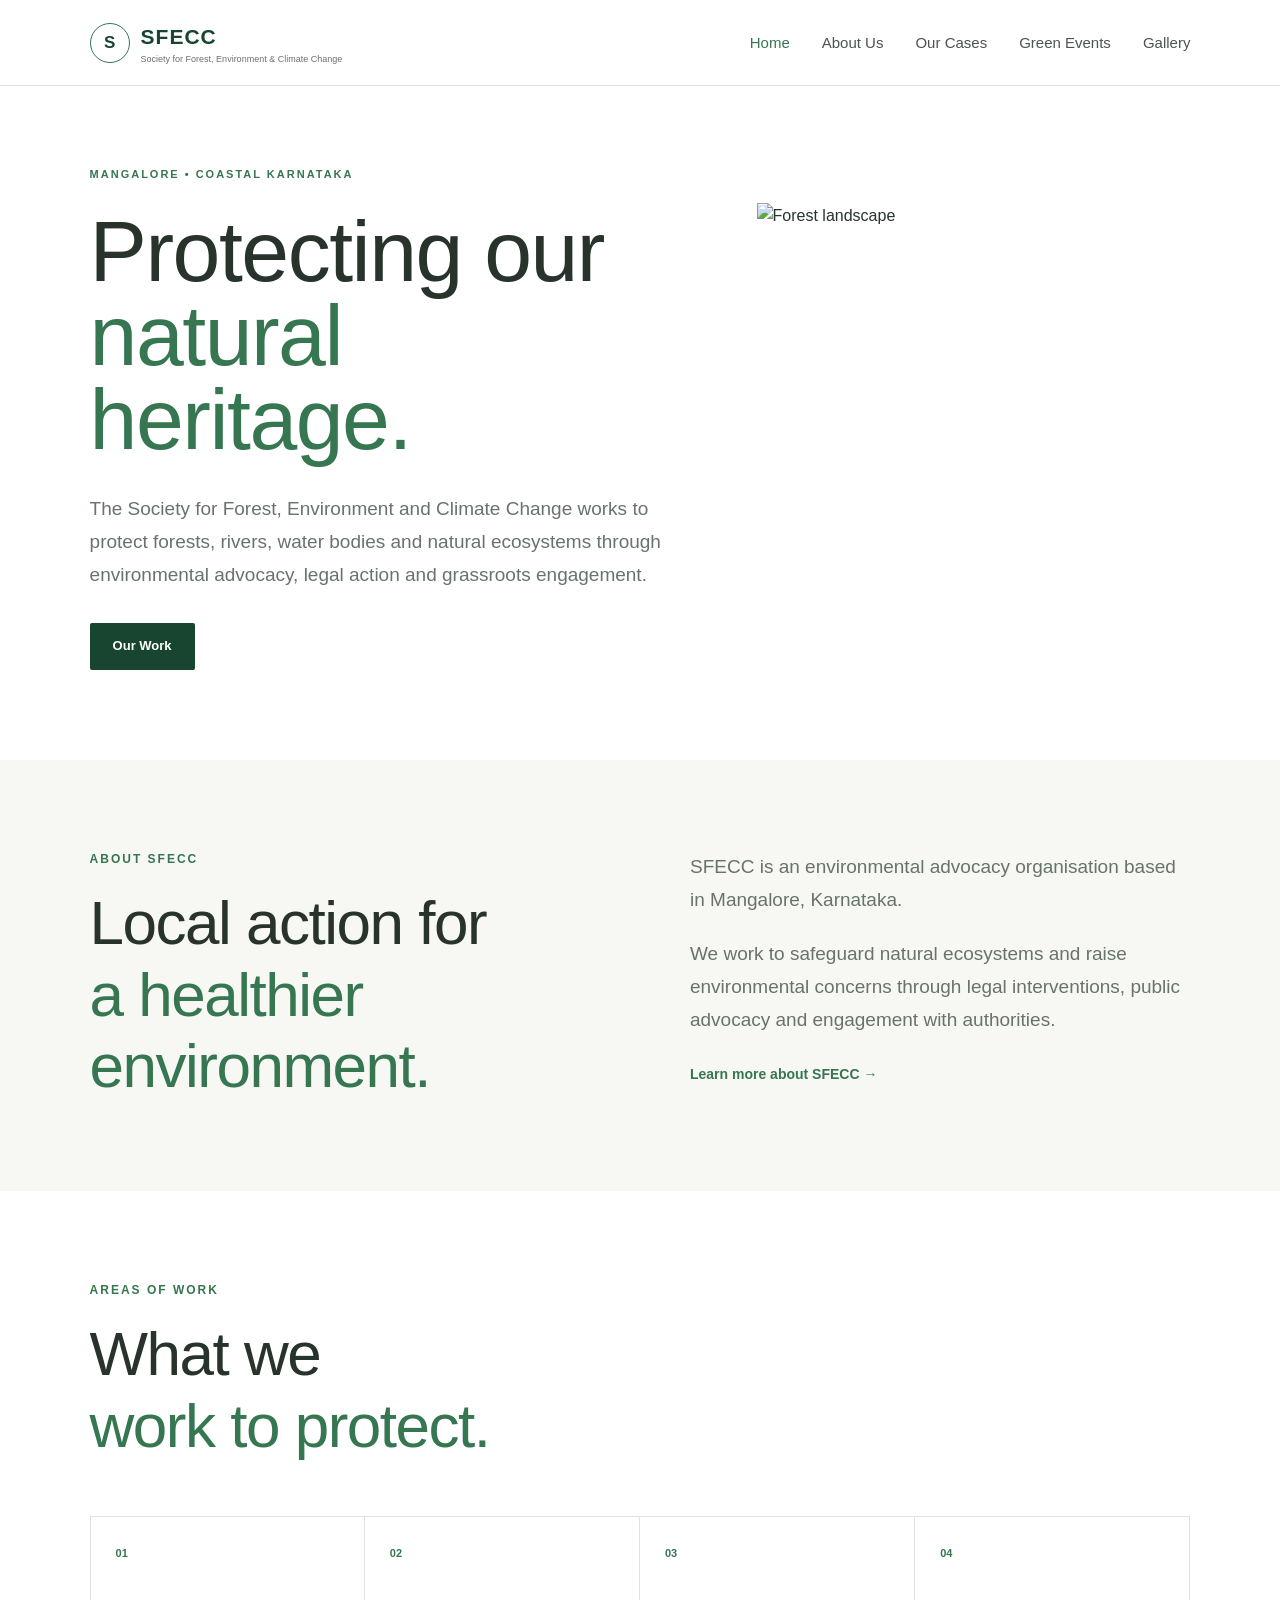
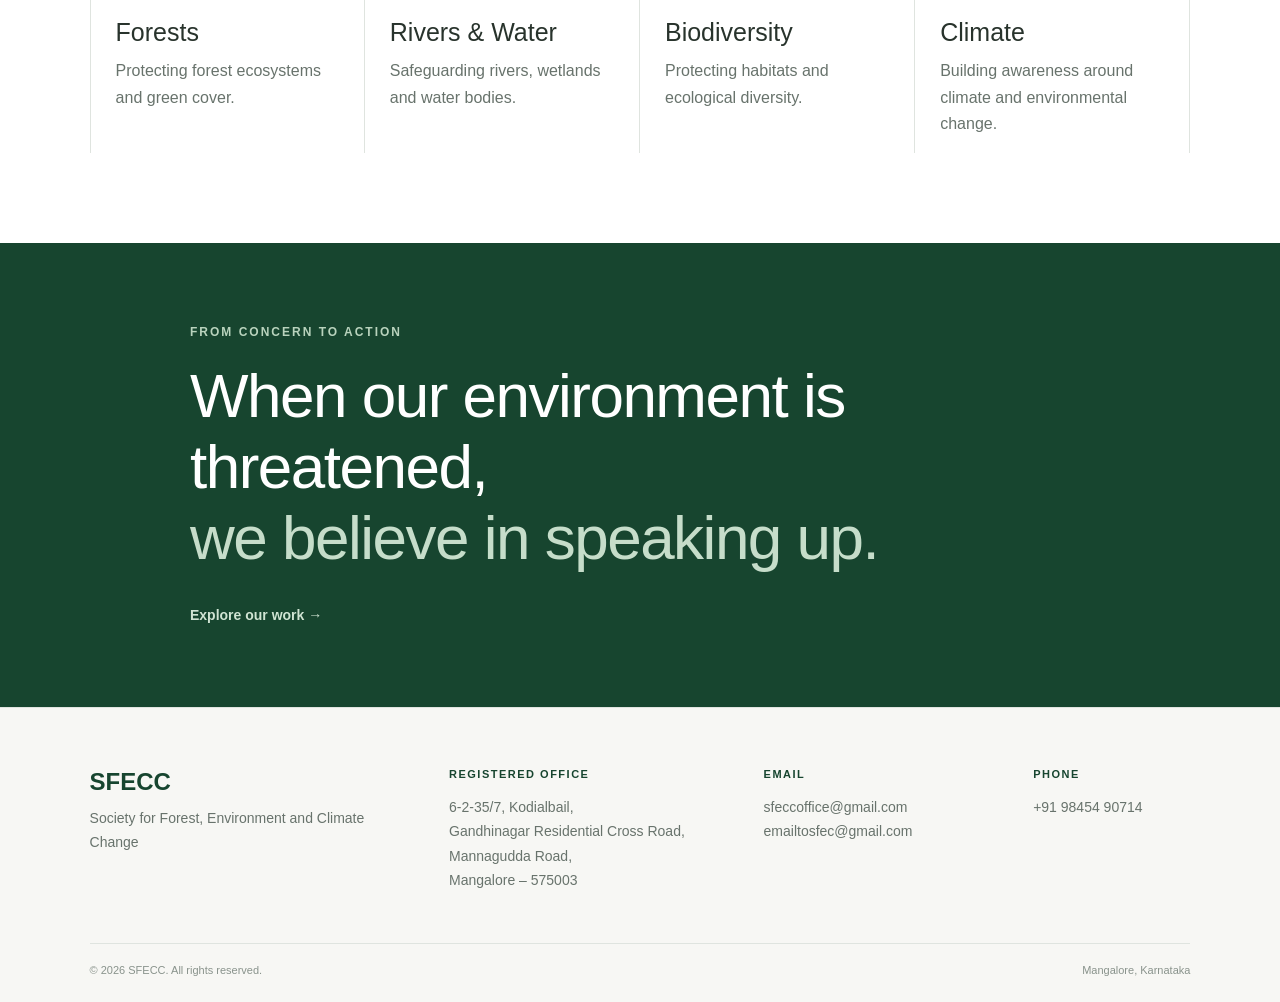
==== index.html @ 4021c0b7 "Initial SFECC website" ====
<!DOCTYPE html>
<html lang="en">
<head>
    <meta charset="UTF-8">
    <meta name="viewport" content="width=device-width, initial-scale=1.0">

    <title>SFECC | Society for Forest, Environment and Climate Change</title>

    <link rel="stylesheet" href="style.css">
</head>

<body>

    <!-- Header -->
    <header class="site-header">

        <div class="container nav-container">

            <a href="index.html" class="logo">
                <span class="logo-mark">S</span>

                <span class="logo-text">
                    <strong>SFECC</strong>
                    <small>Society for Forest, Environment & Climate Change</small>
                </span>
            </a>

         <nav class="main-nav">

    <a href="index.html" class="active">
        Home
    </a>

    <a href="about.html">
        About Us
    </a>

    <a href="work.html">
        Our Cases
    </a>

    <a href="events.html">
        Green Events
    </a>

    <a href="gallery.html">
        Gallery
    </a>

</nav>

        </div>

    </header>


    <main>

        <!-- Hero -->
        <section class="hero">

            <div class="container hero-grid">

                <div class="hero-content">

                    <p class="eyebrow">
                        MANGALORE • COASTAL KARNATAKA
                    </p>

                    <h1>
                        Protecting our
                        <span>natural heritage.</span>
                    </h1>

                    <p class="hero-description">
                        The Society for Forest, Environment and Climate Change
                        works to protect forests, rivers, water bodies and
                        natural ecosystems through environmental advocacy,
                        legal action and grassroots engagement.
                    </p>

                    <a href="work.html" class="btn btn-primary">
                        Our Work
                    </a>

                </div>


                <div class="hero-image">

                    <img
                        src="https://images.unsplash.com/photo-1448375240586-882707db888b?auto=format&fit=crop&w=1200&q=85"
                        alt="Forest landscape"
                    >

                </div>

            </div>

        </section>


        <!-- About -->
        <section class="about-preview section">

            <div class="container about-grid">

                <div>

                    <p class="section-label">
                        ABOUT SFECC
                    </p>

                    <h2>
                        Local action for
                        <span>a healthier environment.</span>
                    </h2>

                </div>


                <div class="about-text">

                    <p>
                        SFECC is an environmental advocacy organisation
                        based in Mangalore, Karnataka.
                    </p>

                    <p>
                        We work to safeguard natural ecosystems and raise
                        environmental concerns through legal interventions,
                        public advocacy and engagement with authorities.
                    </p>

                    <a href="about.html" class="text-link">
                        Learn more about SFECC →
                    </a>

                </div>

            </div>

        </section>


        <!-- Areas of Work -->
        <section class="areas section">

            <div class="container">

                <div class="section-heading">

                    <p class="section-label">
                        AREAS OF WORK
                    </p>

                    <h2>
                        What we
                        <span>work to protect.</span>
                    </h2>

                </div>


                <div class="areas-grid">

                    <div class="area">
                        <span>01</span>
                        <h3>Forests</h3>
                        <p>
                            Protecting forest ecosystems and green cover.
                        </p>
                    </div>

                    <div class="area">
                        <span>02</span>
                        <h3>Rivers & Water</h3>
                        <p>
                            Safeguarding rivers, wetlands and water bodies.
                        </p>
                    </div>

                    <div class="area">
                        <span>03</span>
                        <h3>Biodiversity</h3>
                        <p>
                            Protecting habitats and ecological diversity.
                        </p>
                    </div>

                    <div class="area">
                        <span>04</span>
                        <h3>Climate</h3>
                        <p>
                            Building awareness around climate and environmental change.
                        </p>
                    </div>

                </div>

            </div>

        </section>


        <!-- Action -->
        <section class="action">

            <div class="container action-content">

                <p class="section-label">
                    FROM CONCERN TO ACTION
                </p>

                <h2>
                    When our environment is threatened,
                    <span>we believe in speaking up.</span>
                </h2>

                <a href="work.html" class="action-link">
                    Explore our work →
                </a>

            </div>

        </section>

    </main>


    <!-- Footer -->
    <footer class="site-footer" id="contact">

        <div class="container footer-grid">

            <div class="footer-brand">

                <h3>SFECC</h3>

                <p>
                    Society for Forest, Environment and Climate Change
                </p>

            </div>


            <div>

                <h4>Registered Office</h4>

                <p>
                    6-2-35/7, Kodialbail,<br>
                    Gandhinagar Residential Cross Road,<br>
                    Mannagudda Road,<br>
                    Mangalore – 575003
                </p>

            </div>


            <div>

                <h4>Email</h4>

                <p>
                    <a href="mailto:sfeccoffice@gmail.com">
                        sfeccoffice@gmail.com
                    </a>
                </p>

                <p>
                    <a href="mailto:emailtosfec@gmail.com">
                        emailtosfec@gmail.com
                    </a>
                </p>

            </div>


            <div>

                <h4>Phone</h4>

                <p>
                    <a href="tel:+919845490714">
                        +91 98454 90714
                    </a>
                </p>

            </div>

        </div>


        <div class="container footer-bottom">

            <p>© 2026 SFECC. All rights reserved.</p>

            <p>Mangalore, Karnataka</p>

        </div>

    </footer>


    <script src="script.js"></script>

</body>
</html>
---- style.css ----
/* =========================================
   SFECC
   Simple Environmental Society Website
   ========================================= */

:root {
    --green-dark: #17452f;
    --green: #367650;
    --green-light: #edf3ee;
    --white: #ffffff;
    --off-white: #f7f7f4;
    --text: #28332c;
    --muted: #68736c;
    --border: #dfe4df;
    --max-width: 1160px;
}


/* =========================================
   Reset
   ========================================= */

* {
    margin: 0;
    padding: 0;
    box-sizing: border-box;
}

html {
    scroll-behavior: smooth;
}

body {
    font-family: Arial, Helvetica, sans-serif;
    color: var(--text);
    background: var(--white);
    line-height: 1.6;
}

a {
    color: inherit;
    text-decoration: none;
}

img {
    display: block;
    max-width: 100%;
}


/* =========================================
   Common
   ========================================= */

.container {
    width: min(90%, var(--max-width));
    margin: 0 auto;
}

.section {
    padding: 90px 0;
}

.section-label {
    color: var(--green);
    font-size: 12px;
    font-weight: 700;
    letter-spacing: 2px;
    margin-bottom: 18px;
}

h1,
h2,
h3,
h4 {
    line-height: 1.15;
}

h1,
h2 {
    font-weight: 400;
    letter-spacing: -1.5px;
}

h1 span,
h2 span {
    display: block;
    color: var(--green);
}

h2 {
    font-size: clamp(42px, 5vw, 62px);
}


/* =========================================
   Header
   ========================================= */

.site-header {
    background: var(--white);
    border-bottom: 1px solid var(--border);
    padding: 20px 0;
}

.nav-container {
    display: flex;
    align-items: center;
    justify-content: space-between;
}

.logo {
    display: flex;
    align-items: center;
    gap: 11px;
}

.logo-mark {
    width: 40px;
    height: 40px;
    border: 1.5px solid var(--green);
    border-radius: 50%;
    display: grid;
    place-items: center;
    color: var(--green-dark);
    font-size: 17px;
    font-weight: 700;
}

.logo-text {
    display: flex;
    flex-direction: column;
}

.logo-text strong {
    color: var(--green-dark);
    font-size: 21px;
    letter-spacing: 1px;
}

.logo-text small {
    color: var(--muted);
    font-size: 9px;
    line-height: 1.3;
    max-width: 230px;
}

.main-nav {
    display: flex;
    align-items: center;
    gap: 32px;
}

.main-nav a {
    color: #4b554f;
    font-size: 14px;
}

.main-nav a:hover,
.main-nav a.active {
    color: var(--green);
}


/* =========================================
   Hero
   ========================================= */

.hero {
    padding: 80px 0 90px;
    background: var(--white);
}

.hero-grid {
    display: grid;
    grid-template-columns: 1.15fr 0.85fr;
    gap: 80px;
    align-items: center;
}

.hero-content {
    max-width: 650px;
}

.eyebrow {
    color: var(--green);
    font-size: 11px;
    font-weight: 700;
    letter-spacing: 2px;
    margin-bottom: 25px;
}

.hero h1 {
    font-size: clamp(58px, 7vw, 86px);
    line-height: 0.98;
    margin-bottom: 30px;
}

.hero-description {
    max-width: 610px;
    color: var(--muted);
    font-size: 18px;
    line-height: 1.75;
    margin-bottom: 32px;
}

.btn {
    display: inline-block;
    padding: 13px 23px;
    background: var(--green-dark);
    color: var(--white);
    font-size: 13px;
    font-weight: 700;
    border-radius: 2px;
}

.btn:hover {
    background: var(--green);
}

.hero-image {
    position: relative;
}

.hero-image img {
    width: 100%;
    height: 430px;
    object-fit: cover;
}


/* =========================================
   About
   ========================================= */

.about-preview {
    background: var(--off-white);
}

.about-grid {
    display: grid;
    grid-template-columns: 1fr 1fr;
    gap: 100px;
}

.about-text {
    max-width: 560px;
    color: var(--muted);
    font-size: 18px;
    line-height: 1.75;
}

.about-text p {
    margin-bottom: 20px;
}

.text-link {
    color: var(--green);
    font-size: 14px;
    font-weight: 700;
}


/* =========================================
   Areas of Work
   ========================================= */

.areas {
    background: var(--white);
}

.section-heading {
    max-width: 650px;
    margin-bottom: 55px;
}

.areas-grid {
    display: grid;
    grid-template-columns: repeat(4, 1fr);
    border-top: 1px solid var(--border);
}

.area {
    padding: 28px 25px 15px;
    border-right: 1px solid var(--border);
}

.area:first-child {
    border-left: 1px solid var(--border);
}

.area span {
    display: block;
    color: var(--green);
    font-size: 11px;
    font-weight: 700;
    margin-bottom: 55px;
}

.area h3 {
    font-size: 23px;
    font-weight: 500;
    margin-bottom: 12px;
}

.area p {
    color: var(--muted);
    font-size: 15px;
    line-height: 1.65;
}


/* =========================================
   Action Band
   ========================================= */

.action {
    background: var(--green-dark);
    color: var(--white);
    padding: 80px 0;
}

.action-content {
    max-width: 900px;
}

.action .section-label {
    color: #b9d3bd;
}

.action h2 {
    font-size: clamp(40px, 5vw, 62px);
    margin-bottom: 28px;
}

.action h2 span {
    color: #c6ddca;
}

.action-link {
    color: #d0e4d3;
    font-size: 14px;
    font-weight: 700;
}


/* =========================================
   Footer
   ========================================= */

.site-footer {
    background: var(--off-white);
    border-top: 1px solid var(--border);
    padding: 60px 0 22px;
}

.footer-grid {
    display: grid;
    grid-template-columns: 1.4fr 1.2fr 1fr 0.7fr;
    gap: 45px;
    padding-bottom: 50px;
}

.footer-brand h3 {
    color: var(--green-dark);
    font-size: 24px;
    margin-bottom: 10px;
}

.footer-grid h4 {
    color: var(--green-dark);
    font-size: 11px;
    letter-spacing: 1.5px;
    text-transform: uppercase;
    margin-bottom: 14px;
}

.footer-grid p {
    color: var(--muted);
    font-size: 13px;
    line-height: 1.75;
}

.footer-grid a:hover {
    color: var(--green);
}

.footer-bottom {
    border-top: 1px solid var(--border);
    padding-top: 18px;
    display: flex;
    justify-content: space-between;
    color: #89938c;
    font-size: 11px;
}


/* =========================================
   Tablet
   ========================================= */

@media (max-width: 900px) {

    .hero-grid {
        grid-template-columns: 1fr;
        gap: 50px;
    }

    .hero-image {
        max-width: 650px;
    }

    .hero-image img {
        height: 400px;
    }

    .about-grid {
        grid-template-columns: 1fr;
        gap: 45px;
    }

    .areas-grid {
        grid-template-columns: repeat(2, 1fr);
    }

    .area:nth-child(3) {
        border-left: 1px solid var(--border);
        border-top: 1px solid var(--border);
    }

    .area:nth-child(4) {
        border-top: 1px solid var(--border);
    }

    .footer-grid {
        grid-template-columns: repeat(2, 1fr);
    }
}


/* =========================================
   Mobile
   ========================================= */

@media (max-width: 650px) {

    .site-header {
        padding: 16px 0;
    }

    .logo-text small {
        display: none;
    }

    .main-nav {
        gap: 15px;
    }

    .main-nav a {
        font-size: 12px;
    }

    .hero {
        padding: 55px 0 65px;
    }

    .hero-grid {
        gap: 40px;
    }

    .hero h1 {
        font-size: 56px;
    }

    .hero-description {
        font-size: 16px;
    }

    .hero-image img {
        height: 330px;
    }

    .section {
        padding: 70px 0;
    }

    .areas-grid {
        grid-template-columns: 1fr;
    }

    .area,
    .area:first-child,
    .area:nth-child(3) {
        border-left: 1px solid var(--border);
        border-bottom: 1px solid var(--border);
        border-top: none;
    }

    .area:first-child {
        border-top: 1px solid var(--border);
    }

    .area span {
        margin-bottom: 30px;
    }

    .footer-grid {
        grid-template-columns: 1fr;
        gap: 30px;
    }

    .footer-bottom {
        flex-direction: column;
        gap: 7px;
    }
}


/* =========================================
   Final Spacing & Readability Pass
   ========================================= */

.container {
    width: min(88%, 1120px);
}

.hero-description,
.about-text {
    font-size: 19px;
}

.area p {
    font-size: 16px;
}

.area h3 {
    font-size: 25px;
}

.main-nav a {
    font-size: 15px;
}

.footer-grid p {
    font-size: 14px;
}


/* More breathing room on larger screens */

@media (min-width: 1200px) {
    .container {
        width: min(86%, 1120px);
    }
}


/* Comfortable mobile margins */

@media (max-width: 650px) {

    .container {
        width: 88%;
    }

    .hero h1 {
        font-size: 52px;
    }

    .hero-description,
    .about-text {
        font-size: 17px;
    }

    .area p {
        font-size: 16px;
    }

    .main-nav {
        gap: 12px;
    }

    .main-nav a {
        font-size: 12px;
    }
}
/* =========================================
   ABOUT PAGE
   ========================================= */

.page-hero {
    background: var(--off-white);
    padding: 85px 0 90px;
    border-bottom: 1px solid var(--border);
}

.page-hero-content {
    max-width: 850px;
}

.page-hero h1 {
    font-size: clamp(55px, 7vw, 82px);
    line-height: 0.98;
    margin-bottom: 30px;
}

.page-hero-content > p:last-child {
    max-width: 680px;
    color: var(--muted);
    font-size: 19px;
    line-height: 1.75;
}


/* ---------- Main About ---------- */

.about-main {
    background: var(--white);
}

.about-main-grid {
    display: grid;
    grid-template-columns: 1fr 1fr;
    gap: 100px;
}

.about-main-text {
    max-width: 570px;
    color: var(--muted);
    font-size: 18px;
    line-height: 1.8;
}

.about-main-text p {
    margin-bottom: 22px;
}


/* ---------- Beliefs ---------- */

.beliefs {
    background: var(--off-white);
}

.belief-grid {
    display: grid;
    grid-template-columns: repeat(4, 1fr);
    border-top: 1px solid var(--border);
}

.belief {
    padding: 30px 25px 15px;
    border-right: 1px solid var(--border);
}

.belief:first-child {
    border-left: 1px solid var(--border);
}

.belief > span {
    display: block;
    color: var(--green);
    font-size: 11px;
    font-weight: 700;
    margin-bottom: 50px;
}

.belief h3 {
    font-size: 24px;
    font-weight: 500;
    margin-bottom: 13px;
}

.belief p {
    color: var(--muted);
    font-size: 15px;
    line-height: 1.7;
}


/* ---------- Legal Action ---------- */

.about-action {
    background: var(--green-dark);
    color: var(--white);
    padding: 85px 0;
}

.about-action-grid {
    display: grid;
    grid-template-columns: 1fr 1fr;
    gap: 100px;
}

.about-action .section-label {
    color: #b9d3bd;
}

.about-action h2 {
    font-size: clamp(42px, 5vw, 62px);
}

.about-action h2 span {
    color: #c6ddca;
}

.about-action-grid > div:last-child {
    align-self: end;
}

.about-action-grid > div:last-child p {
    color: rgba(255, 255, 255, 0.75);
    font-size: 18px;
    line-height: 1.75;
    margin-bottom: 20px;
}

.about-action-link {
    display: inline-block;
    margin-top: 8px;
    color: #d0e4d3;
    font-size: 14px;
    font-weight: 700;
}


/* ---------- Closing ---------- */

.about-closing {
    background: var(--white);
}

.about-closing h2 {
    max-width: 900px;
}

.closing-description {
    margin-top: 25px;
    color: var(--muted);
    font-size: 19px;
}


/* ---------- About Responsive ---------- */

@media (max-width: 900px) {

    .about-main-grid,
    .about-action-grid {
        grid-template-columns: 1fr;
        gap: 45px;
    }

    .belief-grid {
        grid-template-columns: repeat(2, 1fr);
    }

    .belief:nth-child(3) {
        border-left: 1px solid var(--border);
        border-top: 1px solid var(--border);
    }

    .belief:nth-child(4) {
        border-top: 1px solid var(--border);
    }
}


@media (max-width: 650px) {

    .page-hero {
        padding: 65px 0 70px;
    }

    .page-hero h1 {
        font-size: 52px;
    }

    .page-hero-content > p:last-child {
        font-size: 17px;
    }

    .about-main-text {
        font-size: 17px;
    }

    .belief-grid {
        grid-template-columns: 1fr;
    }

    .belief,
    .belief:first-child,
    .belief:nth-child(3) {
        border-left: 1px solid var(--border);
        border-bottom: 1px solid var(--border);
    }

    .belief:first-child {
        border-top: 1px solid var(--border);
    }

    .belief > span {
        margin-bottom: 30px;
    }

    .about-action-grid > div:last-child p {
        font-size: 17px;
    }
}

/* =========================================
   OUR CASES PAGE
   ========================================= */

.cases-intro {
    background: var(--white);
}

.cases-intro-grid {
    display: grid;
    grid-template-columns: 1fr 1fr;
    gap: 100px;
}

.cases-intro-text {
    max-width: 570px;
    color: var(--muted);
    font-size: 18px;
    line-height: 1.8;
}

.cases-intro-text p {
    margin-bottom: 22px;
}


/* ---------- Case List ---------- */

.cases {
    background: var(--off-white);
}

.case-list {
    border-top: 1px solid var(--border);
}

.case-item {
    display: grid;
    grid-template-columns: 100px 1fr;
    gap: 45px;
    padding: 42px 0;
    border-bottom: 1px solid var(--border);
}

.case-number {
    color: var(--green);
    font-size: 13px;
    font-weight: 700;
    padding-top: 3px;
}

.case-content {
    max-width: 850px;
}

.case-forum {
    color: var(--green);
    font-size: 11px;
    font-weight: 700;
    letter-spacing: 1.8px;
    margin-bottom: 12px;
}

.case-content h3 {
    color: var(--green-dark);
    font-size: 30px;
    font-weight: 500;
    margin-bottom: 12px;
}

.case-content > p:not(.case-forum) {
    color: var(--muted);
    font-size: 17px;
    line-height: 1.7;
    max-width: 720px;
}

.case-meta {
    display: flex;
    flex-wrap: wrap;
    gap: 30px;
    margin-top: 20px;
    color: #7b857e;
    font-size: 13px;
}


/* ---------- Cases Action ---------- */

.cases-action {
    background: var(--green-dark);
    color: var(--white);
    padding: 85px 0;
}

.cases-action .section-label {
    color: #b9d3bd;
}

.cases-action h2 {
    max-width: 900px;
    font-size: clamp(42px, 5vw, 62px);
}

.cases-action h2 span {
    color: #c6ddca;
}


/* ---------- Cases Responsive ---------- */

@media (max-width: 900px) {

    .cases-intro-grid {
        grid-template-columns: 1fr;
        gap: 45px;
    }

    .case-item {
        grid-template-columns: 65px 1fr;
        gap: 25px;
    }
}


@media (max-width: 650px) {

    .cases-intro-text {
        font-size: 17px;
    }

    .case-item {
        grid-template-columns: 1fr;
        gap: 12px;
        padding: 32px 0;
    }

    .case-number {
        margin-bottom: 5px;
    }

    .case-content h3 {
        font-size: 25px;
    }

    .case-content > p:not(.case-forum) {
        font-size: 16px;
    }

    .case-meta {
        flex-direction: column;
        gap: 5px;
    }
}
/* =========================================
   GREEN EVENTS PAGE
   ========================================= */

.events {
    background: var(--white);
}

.events-grid {
    display: grid;
    grid-template-columns: repeat(3, 1fr);
    gap: 28px;
}

.event-card {
    background: var(--off-white);
    border: 1px solid var(--border);
}

.event-image {
    overflow: hidden;
}

.event-image img {
    width: 100%;
    height: 250px;
    object-fit: cover;
    transition: transform 0.4s ease;
}

.event-card:hover .event-image img {
    transform: scale(1.03);
}

.event-content {
    padding: 27px 27px 30px;
}

.event-type {
    color: var(--green);
    font-size: 10px;
    font-weight: 700;
    letter-spacing: 1.7px;
    margin-bottom: 12px;
}

.event-content h3 {
    color: var(--green-dark);
    font-size: 25px;
    font-weight: 500;
    margin-bottom: 12px;
}

.event-content p:not(.event-type) {
    color: var(--muted);
    font-size: 16px;
    line-height: 1.7;
    margin-bottom: 20px;
}

.event-date {
    color: #7b857e;
    font-size: 12px;
}


/* ---------- Green Events Action ---------- */

.events-action {
    background: var(--green-dark);
    color: var(--white);
    padding: 85px 0;
}

.events-action .section-label {
    color: #b9d3bd;
}

.events-action h2 {
    max-width: 850px;
    font-size: clamp(42px, 5vw, 62px);
}

.events-action h2 span {
    color: #c6ddca;
}


/* ---------- Responsive ---------- */

@media (max-width: 900px) {

    .events-grid {
        grid-template-columns: 1fr 1fr;
    }

    .event-image img {
        height: 230px;
    }
}


@media (max-width: 650px) {

    .events-grid {
        grid-template-columns: 1fr;
    }

    .event-image img {
        height: 250px;
    }

    .event-content {
        padding: 24px;
    }
}

/* =========================================
   GALLERY PAGE
   ========================================= */

.gallery {
    background: var(--white);
}

.gallery-grid {
    display: grid;
    grid-template-columns: repeat(3, 1fr);
    grid-auto-rows: 260px;
    gap: 16px;
}

.gallery-item {
    margin: 0;
    overflow: hidden;
    background: var(--off-white);
}

.gallery-item img {
    width: 100%;
    height: 100%;
    object-fit: cover;
    transition: transform 0.4s ease;
}

.gallery-item:hover img {
    transform: scale(1.03);
}

/* Larger feature photograph */

.gallery-large {
    grid-column: span 2;
    grid-row: span 2;
}

.gallery-wide {
    grid-column: span 2;
}


/* ---------- Gallery Action ---------- */

.gallery-action {
    background: var(--green-dark);
    color: var(--white);
    padding: 85px 0;
}

.gallery-action .section-label {
    color: #b9d3bd;
}

.gallery-action h2 {
    max-width: 850px;
    font-size: clamp(42px, 5vw, 62px);
}

.gallery-action h2 span {
    color: #c6ddca;
}


/* ---------- Gallery Responsive ---------- */

@media (max-width: 900px) {

    .gallery-grid {
        grid-template-columns: repeat(2, 1fr);
        grid-auto-rows: 240px;
    }

    .gallery-large {
        grid-column: span 2;
    }

    .gallery-wide {
        grid-column: span 2;
    }
}


@media (max-width: 650px) {

    .gallery-grid {
        grid-template-columns: 1fr;
        grid-auto-rows: 280px;
    }

    .gallery-large,
    .gallery-wide {
        grid-column: span 1;
        grid-row: span 1;
    }
}
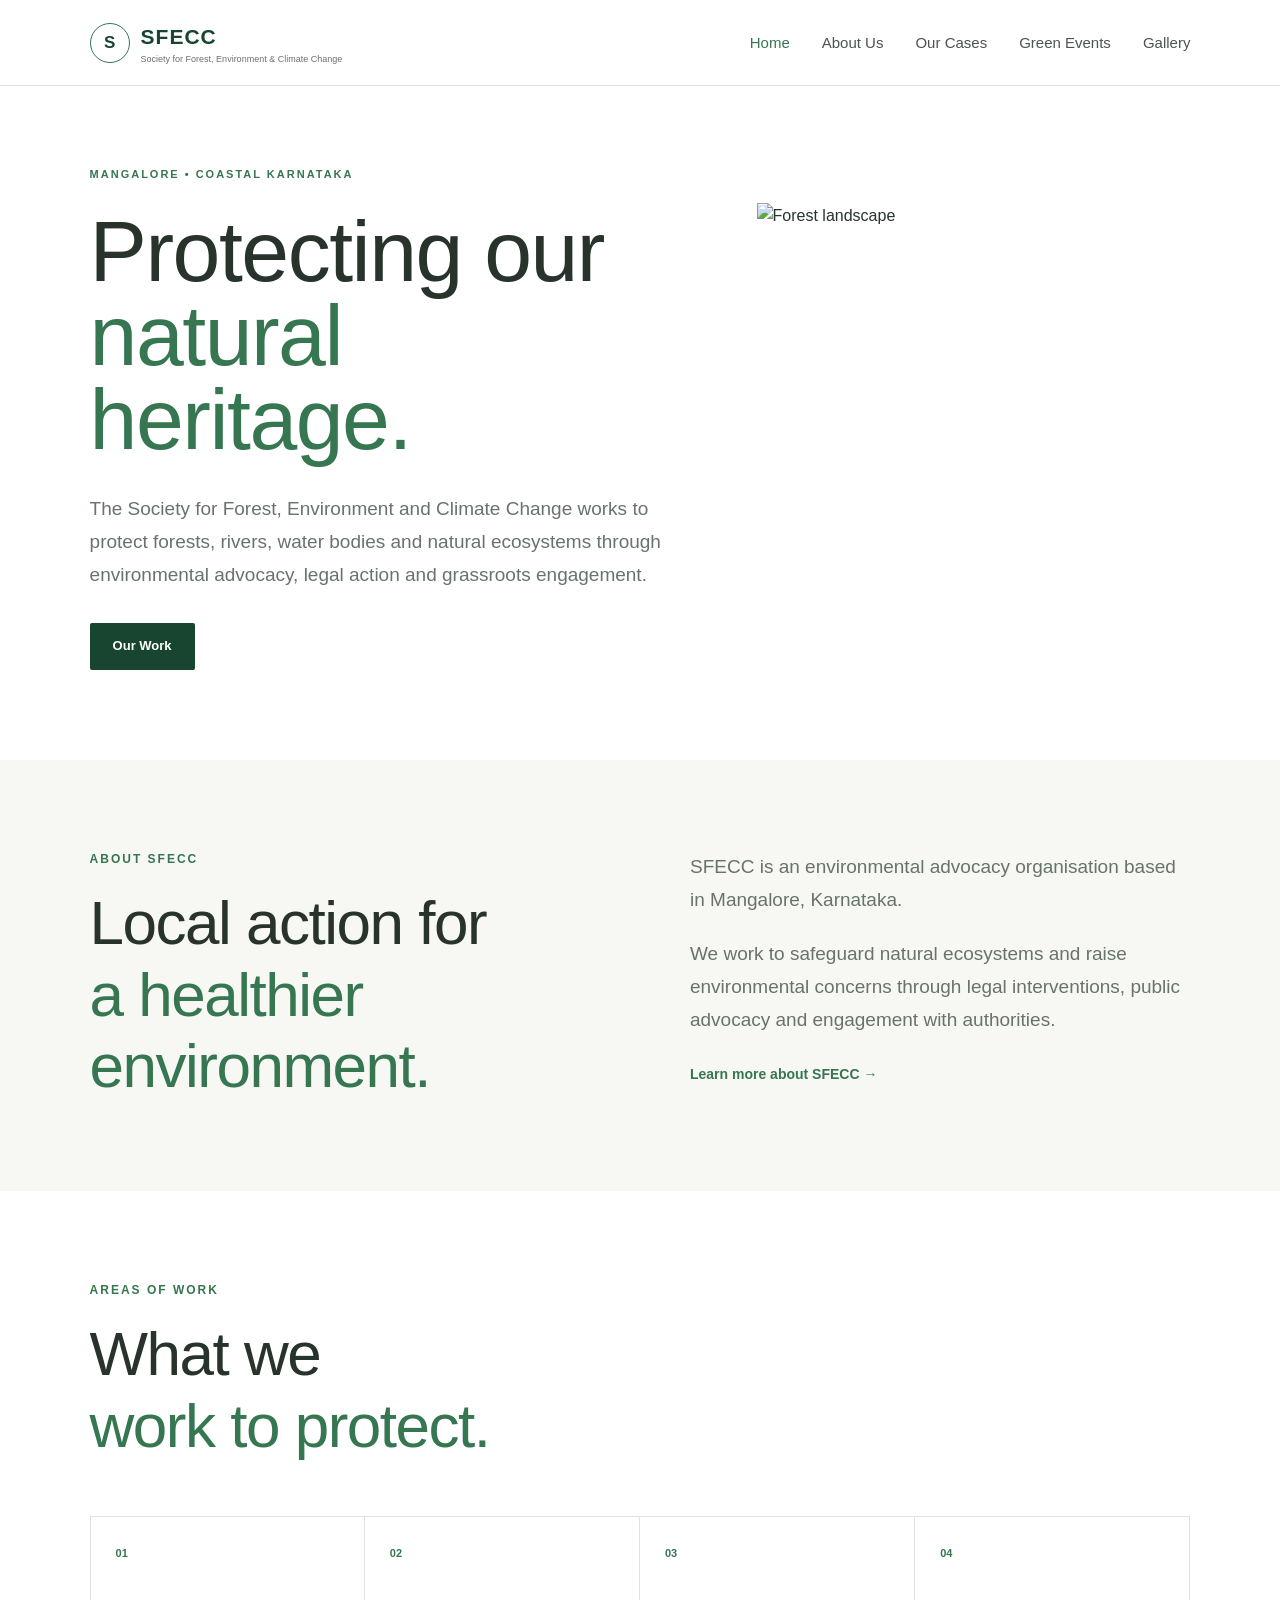
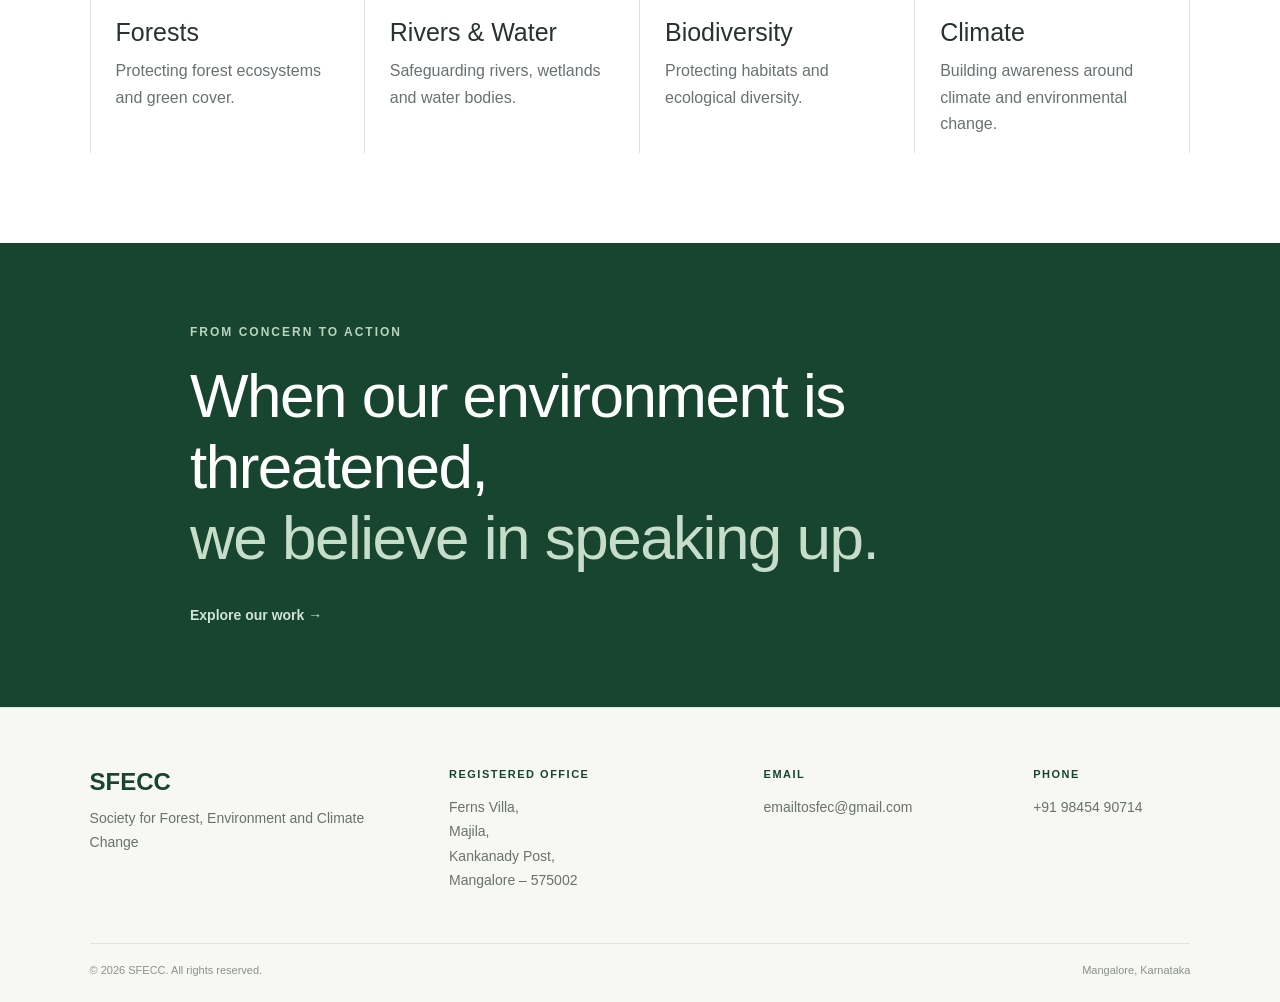
==== commit 232c70e6: "Update SFECC contact and support information" ====
--- a/index.html
+++ b/index.html
@@ -249,10 +249,10 @@
                 <h4>Registered Office</h4>
 
                 <p>
-                    6-2-35/7, Kodialbail,<br>
-                    Gandhinagar Residential Cross Road,<br>
-                    Mannagudda Road,<br>
-                    Mangalore – 575003
+                    Ferns Villa,<br>
+                    Majila,<br>
+                    Kankanady Post,<br>
+                    Mangalore – 575002
                 </p>
 
             </div>
@@ -262,11 +262,7 @@
 
                 <h4>Email</h4>
 
-                <p>
-                    <a href="mailto:sfeccoffice@gmail.com">
-                        sfeccoffice@gmail.com
-                    </a>
-                </p>
+                
 
                 <p>
                     <a href="mailto:emailtosfec@gmail.com">
--- a/style.css
+++ b/style.css
@@ -1176,4 +1176,204 @@
         grid-column: span 1;
         grid-row: span 1;
     }
+}
+
+/* =========================================
+   REGISTRATION CERTIFICATE
+   ========================================= */
+
+.registration {
+    background: var(--off-white);
+    border-top: 1px solid var(--border);
+    border-bottom: 1px solid var(--border);
+}
+
+.registration-grid {
+    display: grid;
+    grid-template-columns: 1fr 1fr;
+    gap: 90px;
+    align-items: center;
+}
+
+.registration-image {
+    max-width: 480px;
+}
+
+.registration-image img {
+    display: block;
+    width: 100%;
+    height: auto;
+    border: 1px solid var(--border);
+    box-shadow: 0 12px 35px rgba(0, 0, 0, 0.08);
+    background: var(--white);
+}
+
+.registration-content {
+    max-width: 540px;
+}
+
+.registration-content h2 {
+    margin-bottom: 25px;
+}
+
+.registration-content > p:not(.certificate-note) {
+    color: var(--muted);
+    font-size: 18px;
+    line-height: 1.75;
+    margin-bottom: 18px;
+}
+
+.certificate-note {
+    color: var(--green);
+    font-size: 13px;
+    font-weight: 700;
+    letter-spacing: 1px;
+    margin-top: 28px;
+}
+
+
+/* ---------- Certificate Responsive ---------- */
+
+@media (max-width: 900px) {
+
+    .registration-grid {
+        grid-template-columns: 1fr;
+        gap: 50px;
+    }
+
+    .registration-image {
+        max-width: 520px;
+    }
+}
+
+
+@media (max-width: 650px) {
+
+    .registration-grid {
+        gap: 35px;
+    }
+
+    .registration-content > p:not(.certificate-note) {
+        font-size: 17px;
+    }
+}
+
+.registration-image a {
+    display: block;
+}
+
+.registration-image a:hover img {
+    opacity: 0.92;
+}
+
+.certificate-click {
+    margin-top: 12px;
+    color: var(--green);
+    font-size: 12px;
+    text-align: center;
+}
+
+/* =========================================
+   SUPPORT SFECC / BANK DETAILS
+   ========================================= */
+
+.support {
+    background: var(--white);
+    border-top: 1px solid var(--border);
+}
+
+.support-grid {
+    display: grid;
+    grid-template-columns: 1fr 1fr;
+    gap: 90px;
+    align-items: start;
+}
+
+.support-description {
+    max-width: 560px;
+    color: var(--muted);
+    font-size: 18px;
+    line-height: 1.75;
+    margin-top: 25px;
+}
+
+.bank-details {
+    background: var(--off-white);
+    border: 1px solid var(--border);
+    padding: 32px 35px;
+}
+
+.bank-details h3 {
+    color: var(--green-dark);
+    font-size: 25px;
+    font-weight: 500;
+    margin-bottom: 22px;
+}
+
+.bank-row {
+    display: flex;
+    justify-content: space-between;
+    gap: 25px;
+    padding: 15px 0;
+    border-bottom: 1px solid var(--border);
+}
+
+.bank-row span {
+    color: var(--muted);
+    font-size: 14px;
+}
+
+.bank-row strong {
+    color: var(--green-dark);
+    font-size: 15px;
+    font-weight: 600;
+    text-align: right;
+}
+
+.bank-note {
+    color: #7b857e;
+    font-size: 12px;
+    line-height: 1.6;
+    margin-top: 20px;
+}
+
+
+/* ---------- Support Responsive ---------- */
+
+@media (max-width: 900px) {
+
+    .support-grid {
+        grid-template-columns: 1fr;
+        gap: 50px;
+    }
+
+    .bank-details {
+        max-width: 600px;
+    }
+}
+
+
+@media (max-width: 650px) {
+
+    .support-description {
+        font-size: 17px;
+    }
+
+    .bank-details {
+        padding: 25px 22px;
+    }
+
+    .bank-row {
+        display: block;
+    }
+
+    .bank-row span {
+        display: block;
+        margin-bottom: 5px;
+    }
+
+    .bank-row strong {
+        display: block;
+        text-align: left;
+    }
 }
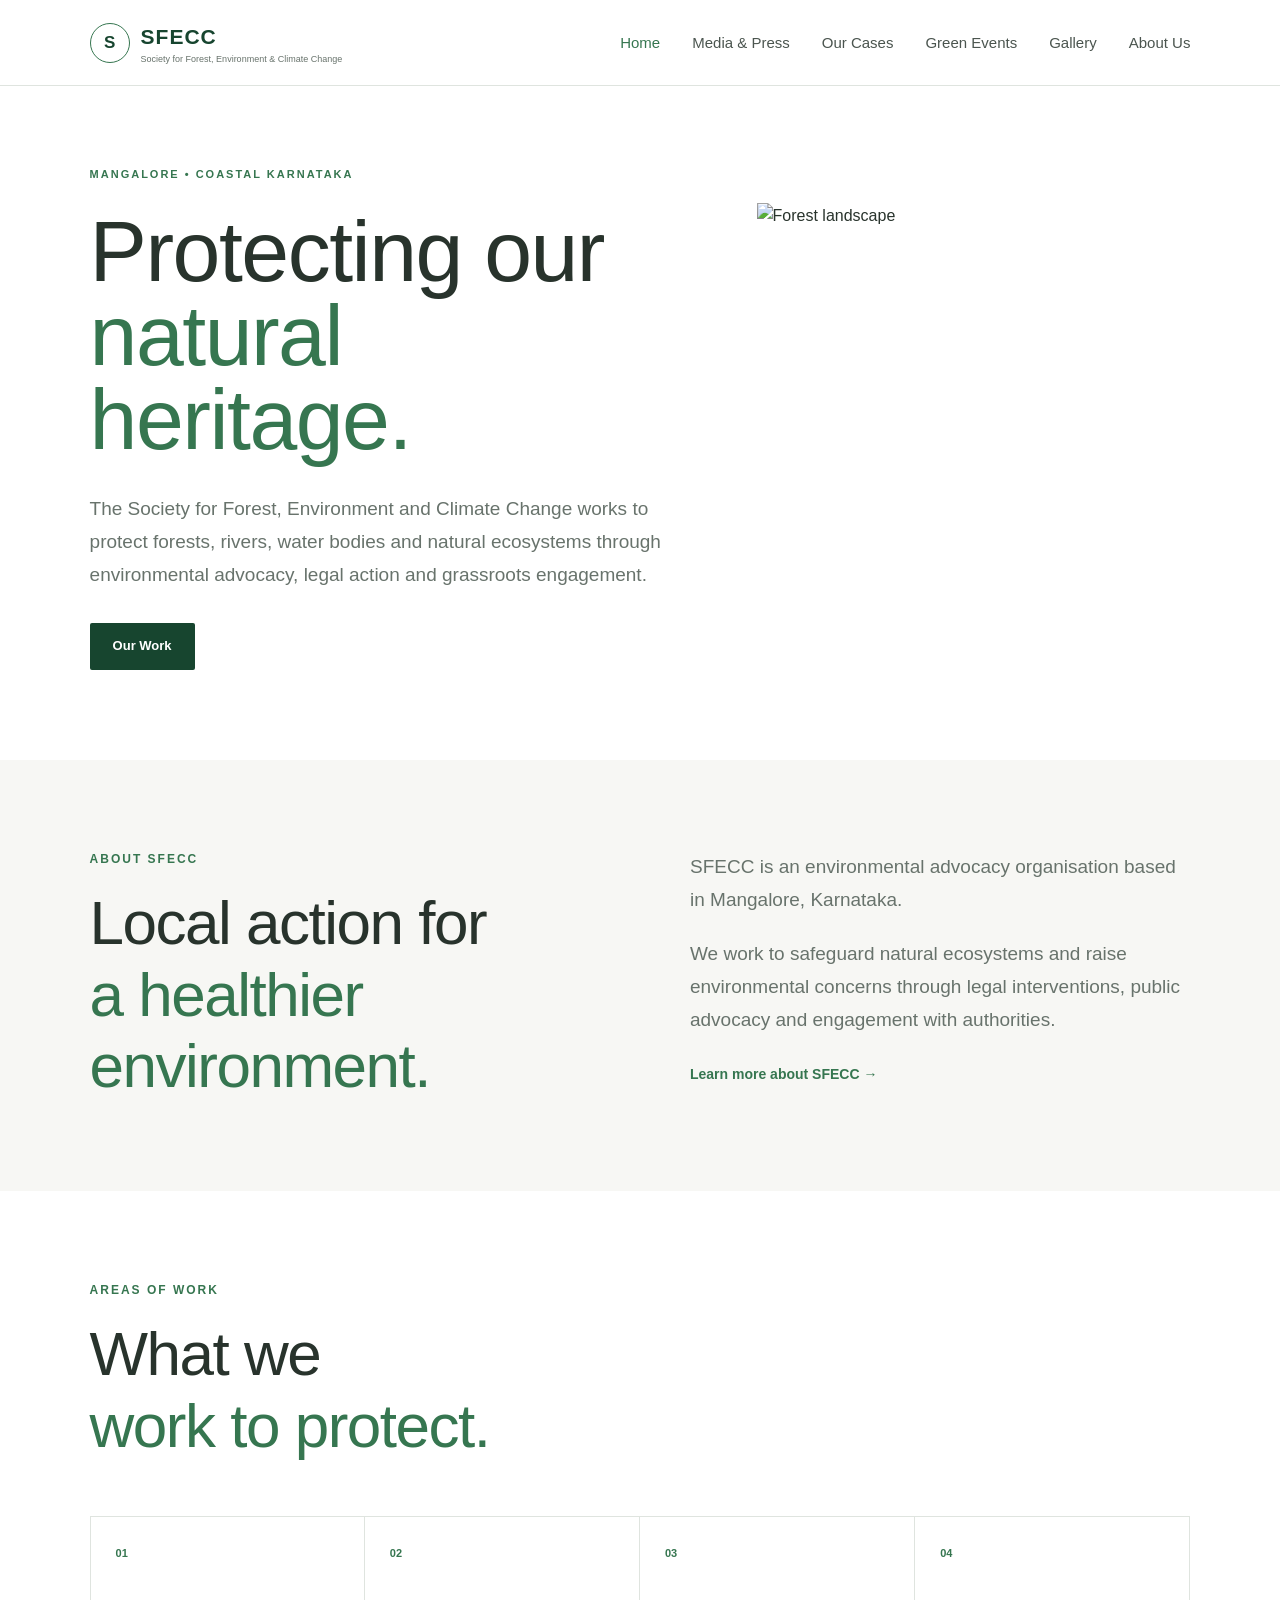
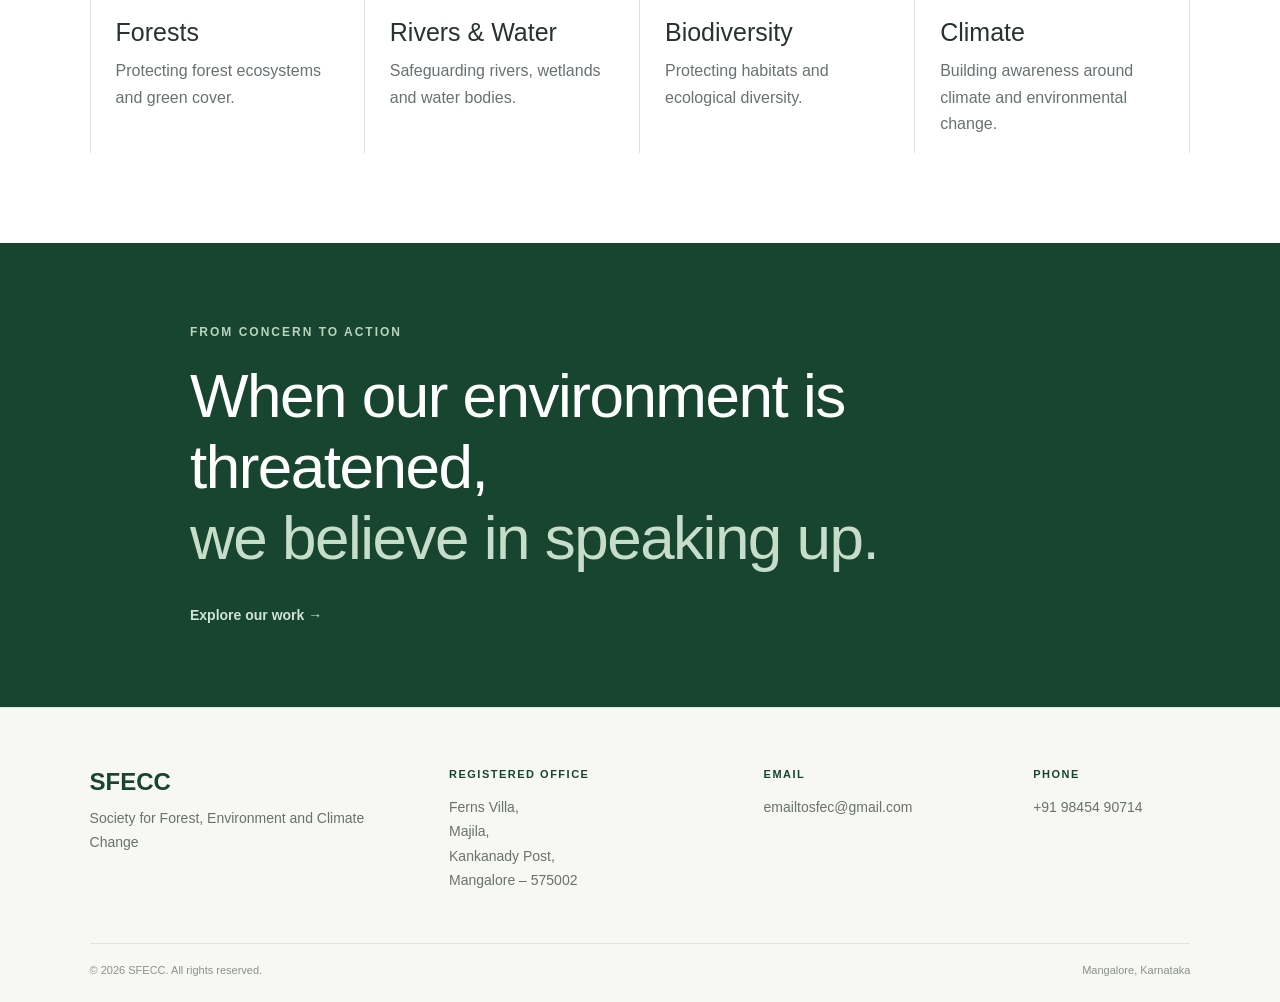
==== commit 8e2c50ba: "Add SFECC Media and Press page" ====
--- a/index.html
+++ b/index.html
@@ -31,20 +31,24 @@
         Home
     </a>
 
+    <a href="media.html">
+        Media & Press
+    </a>
+
+    <a href="work.html">
+        Our Cases
+    </a>
+
+    <a href="events.html">
+        Green Events
+    </a>
+
+    <a href="gallery.html">
+        Gallery
+    </a>
+
     <a href="about.html">
         About Us
-    </a>
-
-    <a href="work.html">
-        Our Cases
-    </a>
-
-    <a href="events.html">
-        Green Events
-    </a>
-
-    <a href="gallery.html">
-        Gallery
     </a>
 
 </nav>
--- a/style.css
+++ b/style.css
@@ -1376,4 +1376,527 @@
         display: block;
         text-align: left;
     }
+}
+/* =========================================
+   NGT CASE REGISTER — REFINED
+   ========================================= */
+
+#cases-container {
+    display: flex;
+    flex-direction: column;
+    gap: 28px;
+}
+
+
+/* ---------- Individual Case ---------- */
+
+.case-card {
+    display: grid;
+    grid-template-columns: 90px 1fr;
+    gap: 30px;
+
+    padding: 28px 38px;
+
+    background: var(--white);
+    border: 1px solid #dfe6e0;
+    border-left: 5px solid var(--green);
+
+    box-shadow: 0 4px 18px rgba(0, 0, 0, 0.045);
+
+    transition:
+        transform 0.25s ease,
+        box-shadow 0.25s ease;
+}
+
+.case-card:hover {
+    transform: translateY(-2px);
+    box-shadow: 0 10px 28px rgba(0, 0, 0, 0.08);
+}
+
+
+/* ---------- Case Number ---------- */
+
+.case-number {
+    color: var(--green);
+    font-size: 34px;
+    font-weight: 600;
+    line-height: 1;
+    letter-spacing: -1px;
+
+    padding-top: 2px;
+
+    border-right: 1px solid var(--border);
+}
+
+
+/* ---------- Case Content ---------- */
+
+.case-label {
+    color: var(--green);
+    font-size: 13px;
+    font-weight: 700;
+    letter-spacing: 1.2px;
+    margin-bottom: 9px;
+}
+
+.case-content h3 {
+    color: var(--green-dark);
+    font-size: 25px;
+    font-weight: 500;
+    line-height: 1.4;
+
+    margin-bottom: 25px;
+}
+
+
+/* ---------- Case Metadata ---------- */
+
+.case-meta {
+    display: grid;
+    grid-template-columns: repeat(4, 1fr);
+    gap: 22px;
+
+    padding-top: 20px;
+
+    border-top: 1px solid var(--border);
+}
+
+.case-meta span {
+    color: var(--muted);
+    font-size: 14px;
+    line-height: 1.5;
+}
+
+.case-meta strong {
+    display: block;
+
+    color: var(--green-dark);
+    font-size: 10px;
+    font-weight: 700;
+    letter-spacing: 1.2px;
+    text-transform: uppercase;
+
+    margin-bottom: 6px;
+}
+
+
+/* ---------- Mobile ---------- */
+
+@media (max-width: 900px) {
+
+    .case-meta {
+        grid-template-columns: repeat(2, 1fr);
+    }
+
+}
+
+
+@media (max-width: 650px) {
+
+    #cases-container {
+        gap: 20px;
+    }
+
+    .case-card {
+        grid-template-columns: 1fr;
+        gap: 15px;
+
+        padding: 26px 22px;
+
+        border-left-width: 4px;
+    }
+
+    .case-number {
+        font-size: 30px;
+
+        border-right: none;
+        border-bottom: 1px solid var(--border);
+
+        padding-bottom: 12px;
+    }
+
+    .case-content h3 {
+        font-size: 21px;
+    }
+
+    .case-meta {
+        grid-template-columns: 1fr 1fr;
+        gap: 18px 15px;
+    }
+
+}
+
+/* NGT CASE VISUAL TEST */
+
+.case-card {
+    background: white !important;
+    border: 1px solid #dfe6e0 !important;
+    border-left: 5px solid #2f7d4a !important;
+    margin-bottom: 28px !important;
+    padding: 32px 38px !important;
+    display: grid !important;
+    grid-template-columns: 90px 1fr !important;
+    gap: 30px !important;
+    box-shadow: 0 5px 20px rgba(0,0,0,0.06) !important;
+}
+
+.case-number {
+    font-size: 36px !important;
+    color: #2f7d4a !important;
+    font-weight: 600 !important;
+    border-right: 1px solid #dfe6e0 !important;
+}
+
+.case-content h3 {
+    font-size: 25px !important;
+    margin-bottom: 22px !important;
+}
+
+.case-meta {
+    border-top: 1px solid #dfe6e0 !important;
+    padding-top: 18px !important;
+}
+
+/* =========================================
+   NGT CASE REGISTER - FINAL
+   ========================================= */
+
+#cases-container {
+    display: flex;
+    flex-direction: column;
+    gap: 28px;
+}
+
+.case-card {
+    display: grid !important;
+    grid-template-columns: 90px 1fr !important;
+    gap: 30px;
+
+    background: var(--white);
+    border: 1px solid #dfe6e0;
+    border-left: 5px solid var(--green);
+
+    padding: 34px 38px;
+    margin: 0;
+
+    box-shadow: 0 4px 18px rgba(0, 0, 0, 0.045);
+}
+
+.case-number {
+    font-size: 34px !important;
+    font-weight: 600;
+    line-height: 1;
+
+    color: var(--green);
+
+    padding-top: 3px;
+
+    border-right: 1px solid var(--border);
+}
+
+.case-content {
+    min-width: 0;
+}
+
+.case-label {
+    color: var(--green);
+    font-size: 13px;
+    font-weight: 700;
+    letter-spacing: 1px;
+
+    margin-bottom: 8px;
+}
+
+.case-content h3 {
+    color: var(--green-dark);
+    font-size: 21px;
+    font-weight: 500;
+    line-height: 1.4;
+
+    margin: 0 0 24px 0;
+}
+
+.case-meta {
+    display: grid;
+    grid-template-columns: repeat(4, 1fr);
+    gap: 20px;
+
+    padding-top: 18px;
+
+    border-top: 1px solid var(--border);
+}
+
+.case-meta span {
+    color: var(--muted);
+    font-size: 14px;
+    line-height: 1.5;
+}
+
+.case-meta strong {
+    display: block;
+
+    color: var(--green-dark);
+    font-size: 10px;
+    font-weight: 700;
+    letter-spacing: 1px;
+    text-transform: uppercase;
+
+    margin-bottom: 5px;
+}
+
+
+/* ---------- Mobile ---------- */
+
+@media (max-width: 900px) {
+
+    .case-card {
+        grid-template-columns: 70px 1fr !important;
+        padding: 28px 26px;
+    }
+
+    .case-meta {
+        grid-template-columns: repeat(2, 1fr);
+    }
+
+}
+
+
+@media (max-width: 650px) {
+
+    #cases-container {
+        gap: 20px;
+    }
+
+    .case-card {
+        display: block !important;
+        padding: 25px 22px;
+        border-left-width: 4px;
+    }
+
+    .case-number {
+        font-size: 30px !important;
+
+        border-right: none;
+        border-bottom: 1px solid var(--border);
+
+        padding-bottom: 12px;
+        margin-bottom: 16px;
+    }
+
+    .case-content h3 {
+        font-size: 21px;
+    }
+
+    .case-meta {
+        grid-template-columns: 1fr 1fr;
+        gap: 18px 15px;
+    }
+
+}
+
+/* =========================================
+   MEDIA & PRESS
+   ========================================= */
+
+.media-feature {
+    background: var(--off-white);
+}
+
+.media-feature-header {
+    max-width: 820px;
+    margin-bottom: 48px;
+}
+
+.media-date {
+    font-size: 14px;
+    color: var(--muted);
+    margin-bottom: 14px;
+}
+
+.media-feature h2 {
+    font-size: 34px;
+    line-height: 1.2;
+    margin-bottom: 22px;
+}
+
+.media-feature h2 span,
+.media-archive h2 span {
+    color: var(--green);
+}
+
+.media-intro {
+    max-width: 760px;
+    font-size: 17px;
+    line-height: 1.75;
+    color: var(--text);
+    margin-bottom: 14px;
+}
+
+
+/* Coverage Cards */
+
+.media-coverage-grid {
+    display: grid;
+    grid-template-columns: repeat(3, 1fr);
+    gap: 24px;
+}
+
+.media-card {
+    background: var(--white);
+    border: 1px solid #dfe6e0;
+    border-top: 4px solid var(--green);
+    padding: 30px;
+    box-shadow: 0 4px 18px rgba(0, 0, 0, 0.04);
+}
+
+.media-source {
+    font-size: 12px;
+    font-weight: 700;
+    letter-spacing: 1.4px;
+    color: var(--green);
+    margin-bottom: 18px;
+}
+
+.media-card h3 {
+    font-size: 20px;
+    line-height: 1.4;
+    margin-bottom: 18px;
+}
+
+.media-card p {
+    font-size: 14px;
+    color: var(--muted);
+    margin-bottom: 22px;
+}
+
+.text-link {
+    font-size: 14px;
+    font-weight: 600;
+    color: var(--green);
+    text-decoration: none;
+}
+
+.text-link:hover {
+    text-decoration: underline;
+}
+
+
+/* Media Archive */
+
+.media-archive {
+    background: var(--white);
+}
+
+.media-archive h2 {
+    font-size: 32px;
+    line-height: 1.25;
+    margin-bottom: 48px;
+}
+
+.media-archive-item {
+    display: grid;
+    grid-template-columns: 90px 1fr;
+    gap: 30px;
+    padding: 28px 0;
+    border-top: 1px solid var(--border);
+}
+
+.media-archive-date {
+    display: flex;
+    flex-direction: column;
+    color: var(--green);
+}
+
+.media-archive-date strong {
+    font-size: 22px;
+    font-weight: 600;
+    line-height: 1;
+}
+
+.media-archive-date span {
+    font-size: 13px;
+    margin-top: 5px;
+}
+
+.media-archive-content h3 {
+    font-size: 21px;
+    margin-bottom: 8px;
+}
+
+.media-archive-content p {
+    font-size: 14px;
+    color: var(--muted);
+    margin-bottom: 8px;
+}
+
+.media-archive-content > span {
+    font-size: 13px;
+    color: var(--muted);
+}
+
+
+/* Mobile */
+
+@media (max-width: 800px) {
+
+    .media-coverage-grid {
+        grid-template-columns: 1fr;
+    }
+
+    .media-feature h2 {
+        font-size: 29px;
+    }
+
+    .media-archive h2 {
+        font-size: 28px;
+    }
+
+    .media-archive-item {
+        grid-template-columns: 65px 1fr;
+        gap: 20px;
+    }
+
+    .media-card {
+        padding: 26px;
+    }
+}
+
+/* Compact Media & Press Hero */
+
+/* Compact Media & Press Hero */
+
+.media-page-hero {
+    padding-top: 38px;
+    padding-bottom: 38px;
+}
+
+.media-page-hero h1 {
+    font-size: 48px;
+    line-height: 1.12;
+    margin-bottom: 18px;
+}
+
+.media-page-hero p:not(.section-label) {
+    font-size: 16px;
+    line-height: 1.6;
+    max-width: 700px;
+}
+
+/* Media Coverage Thumbnails */
+
+.media-image-link {
+    display: block;
+    height: 220px;
+    overflow: hidden;
+    margin: 20px 0 18px;
+    border: 1px solid var(--border);
+    background: var(--off-white);
+}
+
+.media-image-link img {
+    width: 100%;
+    height: 100%;
+    object-fit: cover;
+    object-position: top;
+    display: block;
 }
